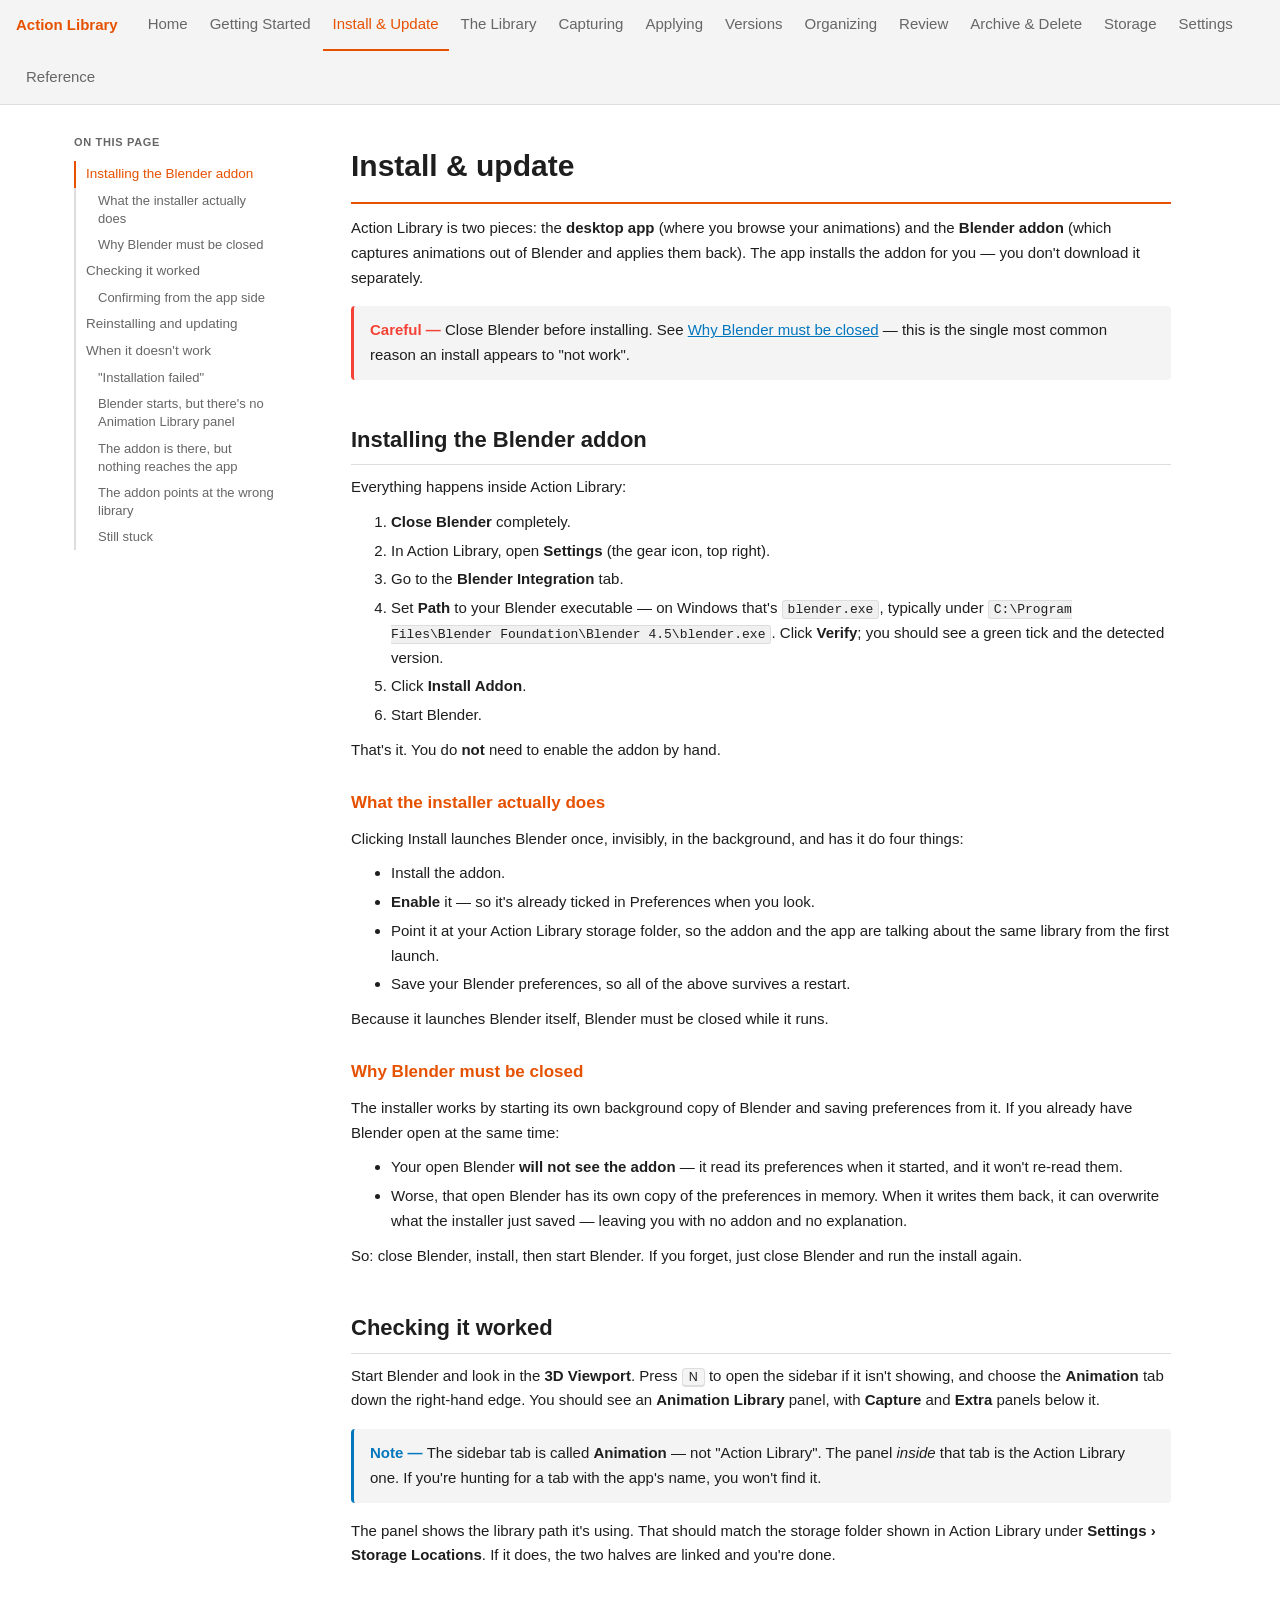
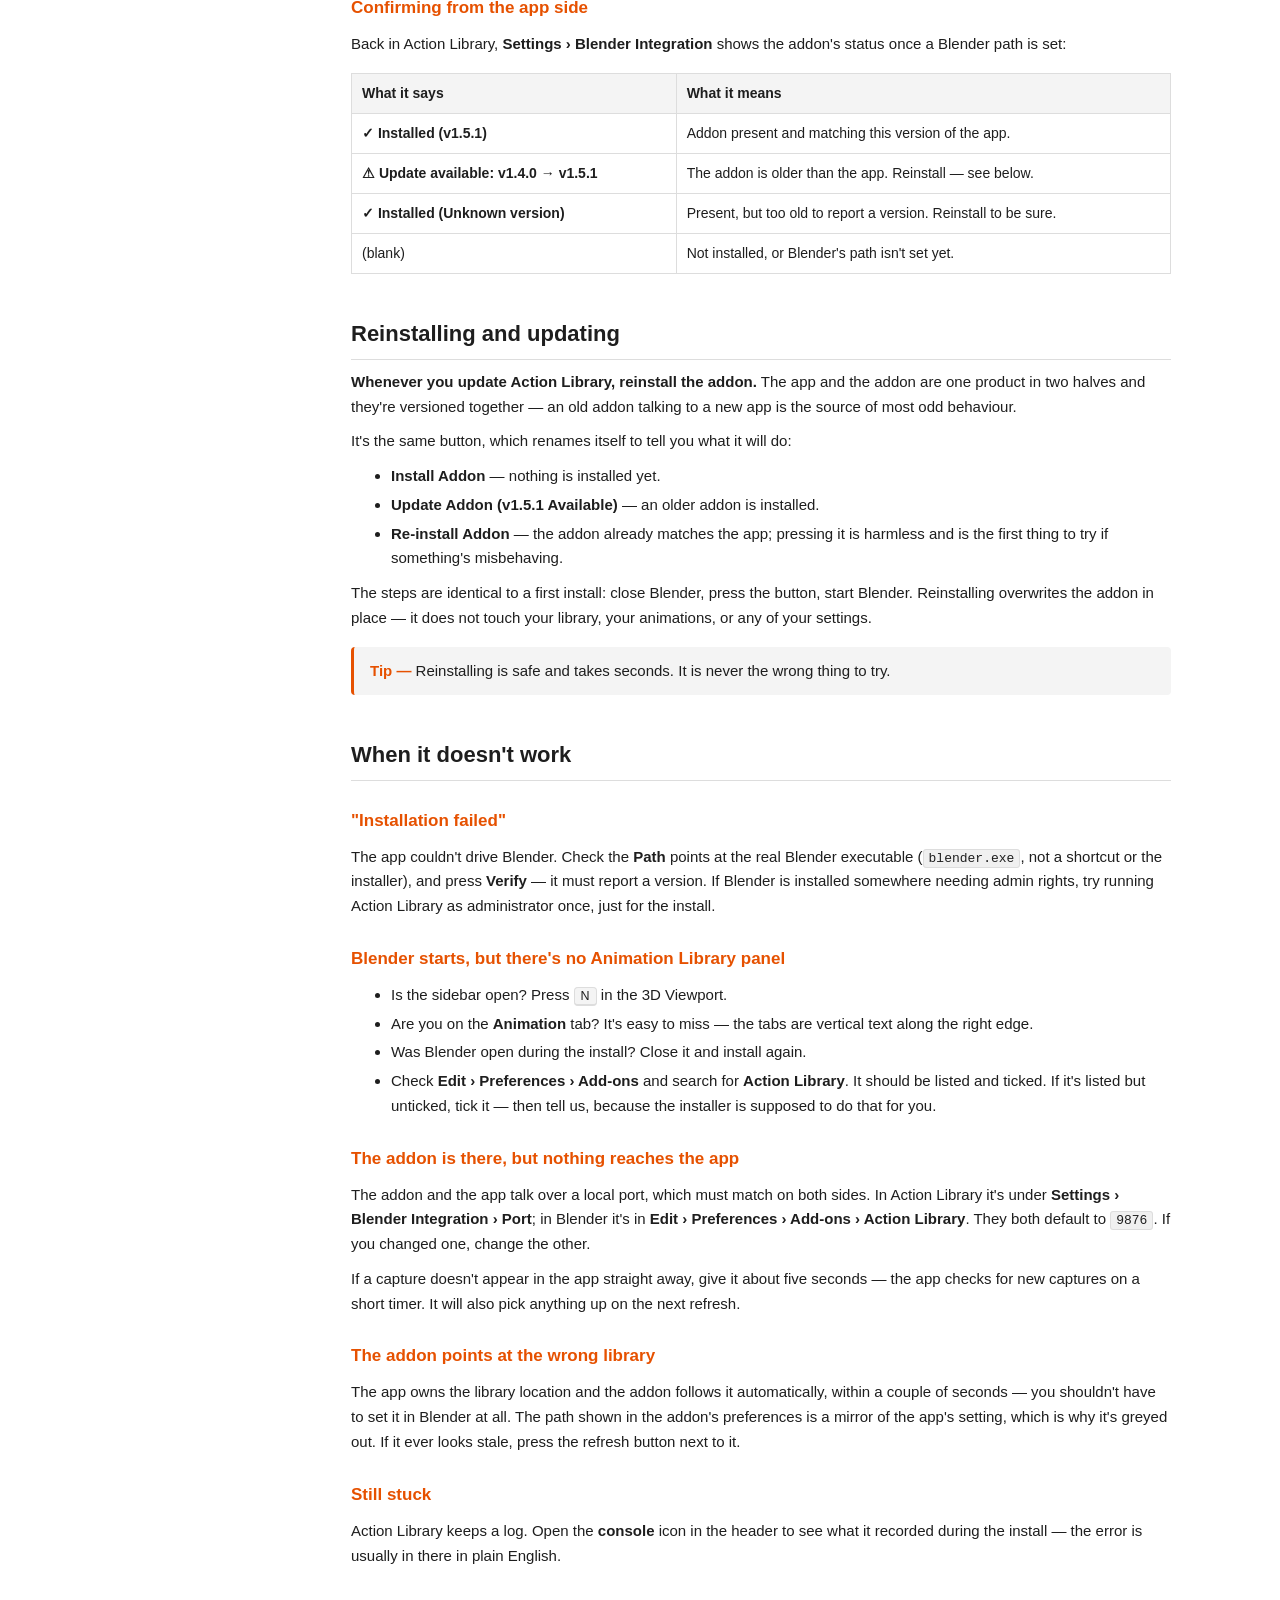
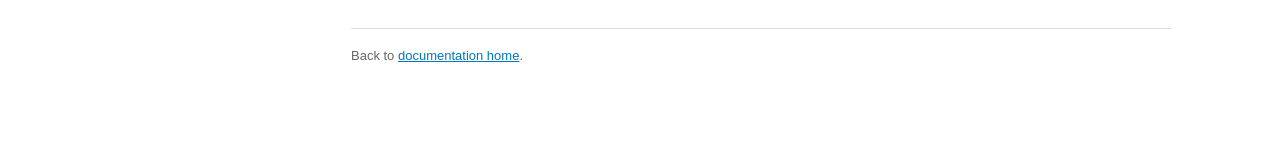
==== docs/help/installation.html @ 4d2037ac "added edit description and documentation wip" ====
<!DOCTYPE html>
<html lang="en">
<head>
  <meta charset="utf-8">
  <title>Install &amp; update — Action Library</title>
  <link rel="stylesheet" href="style.css">
</head>
<body>
  <nav class="top"><span class="brand">Action Library</span><a href="index.html">Home</a></nav>
  <main>
    <h1>Install &amp; update</h1>
    <p>Action Library is two pieces: the <b>desktop app</b> (where you browse your
       animations) and the <b>Blender addon</b> (which captures animations out of
       Blender and applies them back). The app installs the addon for you — you
       don't download it separately.</p>

    <div class="warn">Close Blender before installing. See
      <a href="#close-blender">Why Blender must be closed</a> — this is the single
      most common reason an install appears to "not work".</div>

    <h2 id="installing-the-addon">Installing the Blender addon</h2>

    <p>Everything happens inside Action Library:</p>

    <ol>
      <li><b>Close Blender</b> completely.</li>
      <li>In Action Library, open <b>Settings</b> (the gear icon, top right).</li>
      <li>Go to the <b>Blender Integration</b> tab.</li>
      <li>Set <b>Path</b> to your Blender executable — on Windows that's
          <code>blender.exe</code>, typically under
          <code>C:\Program Files\Blender Foundation\Blender 4.5\blender.exe</code>.
          Click <b>Verify</b>; you should see a green tick and the detected version.</li>
      <li>Click <b>Install Addon</b>.</li>
      <li>Start Blender.</li>
    </ol>

    <p>That's it. You do <b>not</b> need to enable the addon by hand.</p>

    <h3>What the installer actually does</h3>
    <p>Clicking Install launches Blender once, invisibly, in the background, and
       has it do four things:</p>
    <ul>
      <li>Install the addon.</li>
      <li><b>Enable</b> it — so it's already ticked in Preferences when you look.</li>
      <li>Point it at your Action Library storage folder, so the addon and the app
          are talking about the same library from the first launch.</li>
      <li>Save your Blender preferences, so all of the above survives a restart.</li>
    </ul>
    <p>Because it launches Blender itself, Blender must be closed while it runs.</p>

    <h3 id="close-blender">Why Blender must be closed</h3>
    <p>The installer works by starting its own background copy of Blender and
       saving preferences from it. If you already have Blender open at the same
       time:</p>
    <ul>
      <li>Your open Blender <b>will not see the addon</b> — it read its preferences
          when it started, and it won't re-read them.</li>
      <li>Worse, that open Blender has its own copy of the preferences in memory.
          When it writes them back, it can overwrite what the installer just
          saved — leaving you with no addon and no explanation.</li>
    </ul>
    <p>So: close Blender, install, then start Blender. If you forget, just close
       Blender and run the install again.</p>

    <h2 id="verifying">Checking it worked</h2>

    <p>Start Blender and look in the <b>3D Viewport</b>. Press <kbd>N</kbd> to open
       the sidebar if it isn't showing, and choose the <b>Animation</b> tab down
       the right-hand edge. You should see an <b>Animation Library</b> panel,
       with <b>Capture</b> and <b>Extra</b> panels below it.</p>

    <div class="note">The sidebar tab is called <b>Animation</b> — not "Action
      Library". The panel <i>inside</i> that tab is the Action Library one. If
      you're hunting for a tab with the app's name, you won't find it.</div>

    <p>The panel shows the library path it's using. That should match the storage
       folder shown in Action Library under <b>Settings &rsaquo; Storage
       Locations</b>. If it does, the two halves are linked and you're done.</p>

    <h3>Confirming from the app side</h3>
    <p>Back in Action Library, <b>Settings &rsaquo; Blender Integration</b> shows
       the addon's status once a Blender path is set:</p>
    <table>
      <tr><th>What it says</th><th>What it means</th></tr>
      <tr><td><b>✓ Installed (v1.5.1)</b></td><td>Addon present and matching this version of the app.</td></tr>
      <tr><td><b>⚠ Update available: v1.4.0 → v1.5.1</b></td><td>The addon is older than the app. Reinstall — see below.</td></tr>
      <tr><td><b>✓ Installed (Unknown version)</b></td><td>Present, but too old to report a version. Reinstall to be sure.</td></tr>
      <tr><td>(blank)</td><td>Not installed, or Blender's path isn't set yet.</td></tr>
    </table>

    <h2 id="reinstalling">Reinstalling and updating</h2>

    <p><b>Whenever you update Action Library, reinstall the addon.</b> The app and
       the addon are one product in two halves and they're versioned together —
       an old addon talking to a new app is the source of most odd behaviour.</p>

    <p>It's the same button, which renames itself to tell you what it will do:</p>
    <ul>
      <li><b>Install Addon</b> — nothing is installed yet.</li>
      <li><b>Update Addon (v1.5.1 Available)</b> — an older addon is installed.</li>
      <li><b>Re-install Addon</b> — the addon already matches the app; pressing it
          is harmless and is the first thing to try if something's misbehaving.</li>
    </ul>

    <p>The steps are identical to a first install: close Blender, press the button,
       start Blender. Reinstalling overwrites the addon in place — it does not
       touch your library, your animations, or any of your settings.</p>

    <div class="tip">Reinstalling is safe and takes seconds. It is never the wrong
      thing to try.</div>

    <h2 id="troubleshooting">When it doesn't work</h2>

    <h3>"Installation failed"</h3>
    <p>The app couldn't drive Blender. Check the <b>Path</b> points at the real
       Blender executable (<code>blender.exe</code>, not a shortcut or the
       installer), and press <b>Verify</b> — it must report a version. If Blender
       is installed somewhere needing admin rights, try running Action Library as
       administrator once, just for the install.</p>

    <h3>Blender starts, but there's no Animation Library panel</h3>
    <ul>
      <li>Is the sidebar open? Press <kbd>N</kbd> in the 3D Viewport.</li>
      <li>Are you on the <b>Animation</b> tab? It's easy to miss — the tabs are
          vertical text along the right edge.</li>
      <li>Was Blender open during the install? Close it and install again.</li>
      <li>Check <b>Edit &rsaquo; Preferences &rsaquo; Add-ons</b> and search for
          <b>Action Library</b>. It should be listed and ticked. If it's listed but
          unticked, tick it — then tell us, because the installer is supposed to
          do that for you.</li>
    </ul>

    <h3>The addon is there, but nothing reaches the app</h3>
    <p>The addon and the app talk over a local port, which must match on both
       sides. In Action Library it's under <b>Settings &rsaquo; Blender
       Integration &rsaquo; Port</b>; in Blender it's in
       <b>Edit &rsaquo; Preferences &rsaquo; Add-ons &rsaquo; Action Library</b>.
       They both default to <code>9876</code>. If you changed one, change the
       other.</p>
    <p>If a capture doesn't appear in the app straight away, give it about five
       seconds — the app checks for new captures on a short timer. It will also
       pick anything up on the next refresh.</p>

    <h3>The addon points at the wrong library</h3>
    <p>The app owns the library location and the addon follows it automatically,
       within a couple of seconds — you shouldn't have to set it in Blender at
       all. The path shown in the addon's preferences is a mirror of the app's
       setting, which is why it's greyed out. If it ever looks stale, press the
       refresh button next to it.</p>

    <h3>Still stuck</h3>
    <p>Action Library keeps a log. Open the <b>console</b> icon in the header to
       see what it recorded during the install — the error is usually in there in
       plain English.</p>

    <footer>Back to <a href="index.html">documentation home</a>.</footer>
  </main>
  <script src="nav.js"></script>
</body>
</html>
---- docs/help/style.css ----
/* Action Library documentation styling.
   Opens in the user's default browser (Docs button / F1), so this is plain CSS
   with no build step and no external fonts - it has to work with no internet.
   Follows the app's dark palette, with a light-theme fallback for anyone whose
   browser/OS prefers light. */

:root {
  --bg: #1e1e1e;
  --bg-raised: #262626;
  --bg-code: #2d2d2d;
  --text: #e0e0e0;
  --text-dim: #9a9a9a;
  --accent: #FF9800;     /* AL orange, as in the header */
  --accent-dim: #c77700;
  --border: #3a3a3a;
  --link: #4FC3F7;
}

@media (prefers-color-scheme: light) {
  :root {
    --bg: #ffffff;
    --bg-raised: #f4f4f4;
    --bg-code: #f0f0f0;
    --text: #1e1e1e;
    --text-dim: #666666;
    --accent: #E65100;
    --accent-dim: #FF9800;
    --border: #dddddd;
    --link: #0277BD;
  }
}

* { box-sizing: border-box; }

body {
  margin: 0;
  background: var(--bg);
  color: var(--text);
  font-family: "Segoe UI", Roboto, -apple-system, Helvetica, Arial, sans-serif;
  font-size: 15px;
  line-height: 1.65;
}

/* ---------- top nav (populated by nav.js) ---------- */

nav.top {
  position: sticky;
  top: 0;
  z-index: 10;
  display: flex;
  flex-wrap: wrap;
  align-items: center;
  gap: 2px;
  padding: 0 16px;
  background: var(--bg-raised);
  border-bottom: 1px solid var(--border);
}

nav.top .brand {
  font-weight: 700;
  color: var(--accent);
  margin-right: 18px;
  padding: 12px 0;
  white-space: nowrap;
}

nav.top a {
  color: var(--text-dim);
  text-decoration: none;
  padding: 12px 10px;
  border-bottom: 2px solid transparent;
  white-space: nowrap;
}

nav.top a:hover { color: var(--text); }

nav.top a.active {
  color: var(--accent);
  border-bottom-color: var(--accent);
}

/* ---------- layout: sidebar + content (built by nav.js) ---------- */

.layout {
  display: flex;
  align-items: flex-start;
  gap: 32px;
  max-width: 1180px;
  margin: 0 auto;
  padding: 0 24px;
}

aside.toc {
  position: sticky;
  top: 56px;
  flex: 0 0 210px;
  max-height: calc(100vh - 76px);
  overflow-y: auto;
  padding: 28px 0;
  font-size: 13.5px;
}

aside.toc .toc-title {
  color: var(--text-dim);
  text-transform: uppercase;
  letter-spacing: 0.06em;
  font-size: 11px;
  font-weight: 700;
  margin-bottom: 10px;
}

aside.toc a {
  display: block;
  color: var(--text-dim);
  text-decoration: none;
  padding: 4px 10px;
  border-left: 2px solid var(--border);
  line-height: 1.4;
}

aside.toc a.lvl3 { padding-left: 22px; font-size: 13px; }
aside.toc a:hover { color: var(--text); }

aside.toc a.active {
  color: var(--accent);
  border-left-color: var(--accent);
}

main {
  flex: 1 1 auto;
  min-width: 0;
  max-width: 820px;
  margin: 0 auto;
  padding: 8px 0 80px;
}

/* index.html has no sidebar, so centre it */
body > main { padding-left: 24px; padding-right: 24px; }

/* ---------- typography ---------- */

h1 {
  font-size: 30px;
  margin: 28px 0 12px;
  padding-bottom: 12px;
  border-bottom: 2px solid var(--accent);
}

h2 {
  font-size: 22px;
  margin: 42px 0 10px;
  padding-bottom: 6px;
  border-bottom: 1px solid var(--border);
  scroll-margin-top: 64px;
}

h3 {
  font-size: 17px;
  margin: 26px 0 8px;
  color: var(--accent);
  scroll-margin-top: 64px;
}

p, ul, ol { margin: 10px 0; }
li { margin: 4px 0; }

a { color: var(--link); }
a:hover { color: var(--accent); }

code {
  background: var(--bg-code);
  border: 1px solid var(--border);
  border-radius: 3px;
  padding: 1px 5px;
  font-family: Consolas, "Courier New", monospace;
  font-size: 13px;
}

pre {
  background: var(--bg-code);
  border: 1px solid var(--border);
  border-left: 3px solid var(--accent);
  border-radius: 3px;
  padding: 12px 14px;
  overflow-x: auto;
}

pre code { background: none; border: none; padding: 0; }

kbd {
  background: var(--bg-raised);
  border: 1px solid var(--border);
  border-bottom-width: 2px;
  border-radius: 4px;
  padding: 1px 6px;
  font-family: inherit;
  font-size: 12.5px;
  white-space: nowrap;
}

/* ---------- images ---------- */

img {
  max-width: 100%;
  height: auto;
  display: block;
  margin: 16px 0;
  border: 1px solid var(--border);
  border-radius: 4px;
}

figure { margin: 16px 0; }
figcaption {
  color: var(--text-dim);
  font-size: 13px;
  font-style: italic;
  margin-top: -8px;
}

/* ---------- callouts ---------- */

.tip, .note, .warn {
  border-radius: 4px;
  padding: 12px 16px;
  margin: 16px 0;
  border-left: 3px solid var(--accent);
  background: var(--bg-raised);
}

.note { border-left-color: var(--link); }
.warn { border-left-color: #F44336; }

.tip::before  { content: "Tip — ";     font-weight: 700; color: var(--accent); }
.note::before { content: "Note — ";    font-weight: 700; color: var(--link); }
.warn::before { content: "Careful — "; font-weight: 700; color: #F44336; }

/* ---------- tables ---------- */

table {
  width: 100%;
  border-collapse: collapse;
  margin: 16px 0;
  font-size: 14px;
}

th, td {
  border: 1px solid var(--border);
  padding: 8px 10px;
  text-align: left;
  vertical-align: top;
}

th { background: var(--bg-raised); font-weight: 600; }

/* ---------- index directory ---------- */

.cards {
  display: grid;
  grid-template-columns: repeat(auto-fill, minmax(260px, 1fr));
  gap: 14px;
  margin: 20px 0;
}

.card {
  background: var(--bg-raised);
  border: 1px solid var(--border);
  border-radius: 5px;
  padding: 14px 16px;
}

.card h3 { margin: 0 0 6px; }
.card p { margin: 0; color: var(--text-dim); font-size: 13.5px; }

footer {
  margin-top: 60px;
  padding-top: 16px;
  border-top: 1px solid var(--border);
  color: var(--text-dim);
  font-size: 13px;
}

/* ---------- narrow screens: drop the sidebar ---------- */

@media (max-width: 820px) {
  .layout { flex-direction: column; gap: 0; padding: 0 16px; }
  aside.toc {
    position: static;
    flex-basis: auto;
    width: 100%;
    max-height: none;
    padding: 16px 0 0;
  }
}
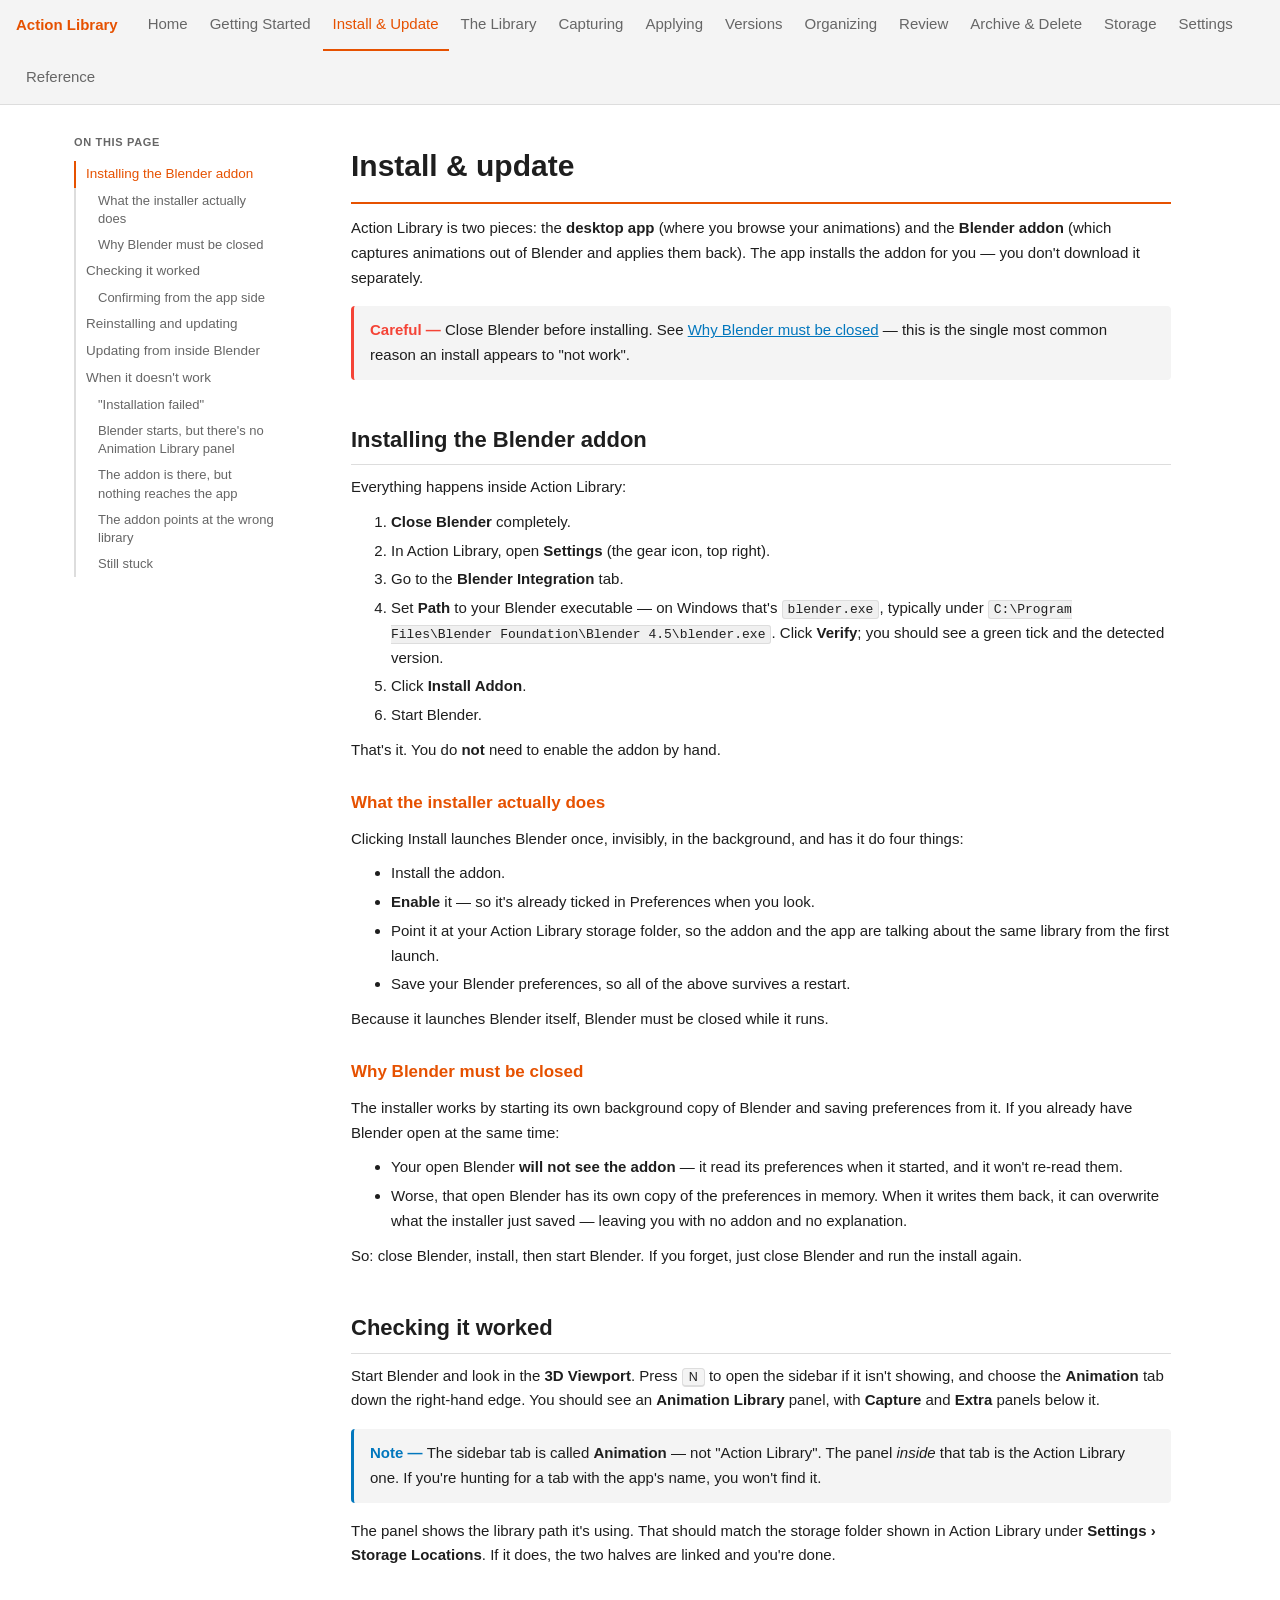
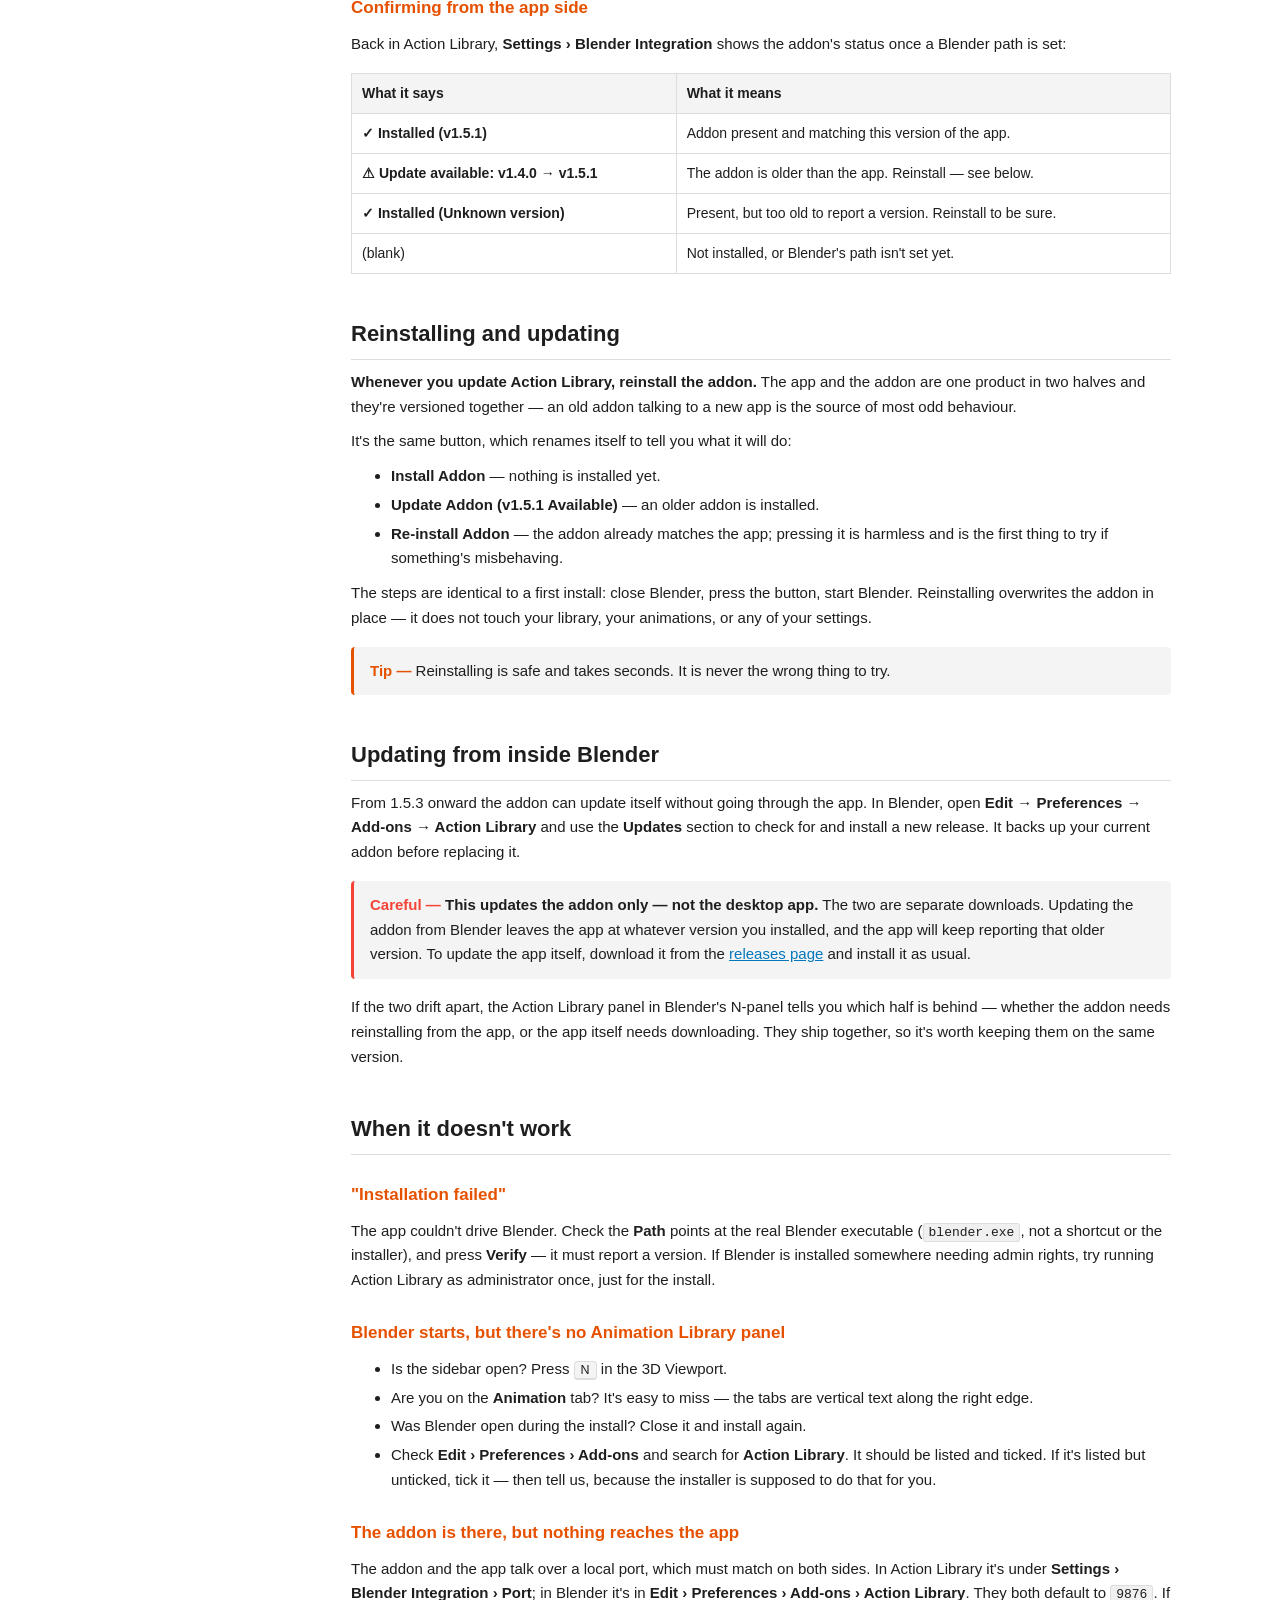
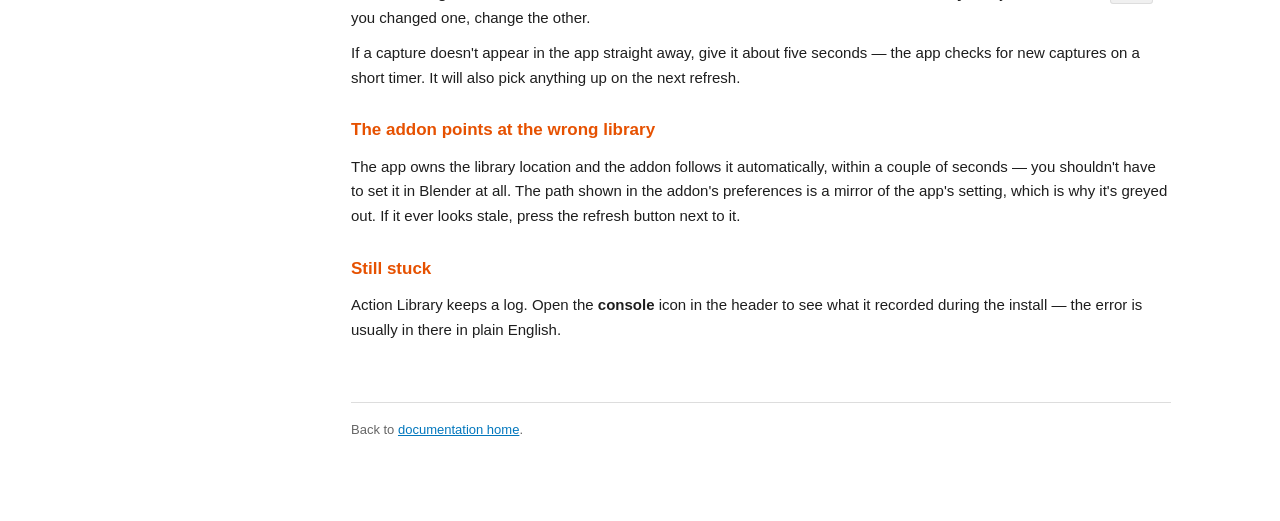
==== commit 8e0dcb91: "added app auto updater" ====
--- a/docs/help/installation.html
+++ b/docs/help/installation.html
@@ -109,6 +109,25 @@
     <div class="tip">Reinstalling is safe and takes seconds. It is never the wrong
       thing to try.</div>
 
+    <h2 id="updating-from-blender">Updating from inside Blender</h2>
+
+    <p>From 1.5.3 onward the addon can update itself without going through the
+       app. In Blender, open <b>Edit → Preferences → Add-ons → Action Library</b>
+       and use the <b>Updates</b> section to check for and install a new release.
+       It backs up your current addon before replacing it.</p>
+
+    <div class="warn"><b>This updates the addon only — not the desktop app.</b>
+      The two are separate downloads. Updating the addon from Blender leaves the
+      app at whatever version you installed, and the app will keep reporting that
+      older version. To update the app itself, download it from the
+      <a href="https://github.com/CGstuff/Action-Library/releases">releases
+      page</a> and install it as usual.</div>
+
+    <p>If the two drift apart, the Action Library panel in Blender's N‑panel
+       tells you which half is behind — whether the addon needs reinstalling from
+       the app, or the app itself needs downloading. They ship together, so it's
+       worth keeping them on the same version.</p>
+
     <h2 id="troubleshooting">When it doesn't work</h2>
 
     <h3>"Installation failed"</h3>
